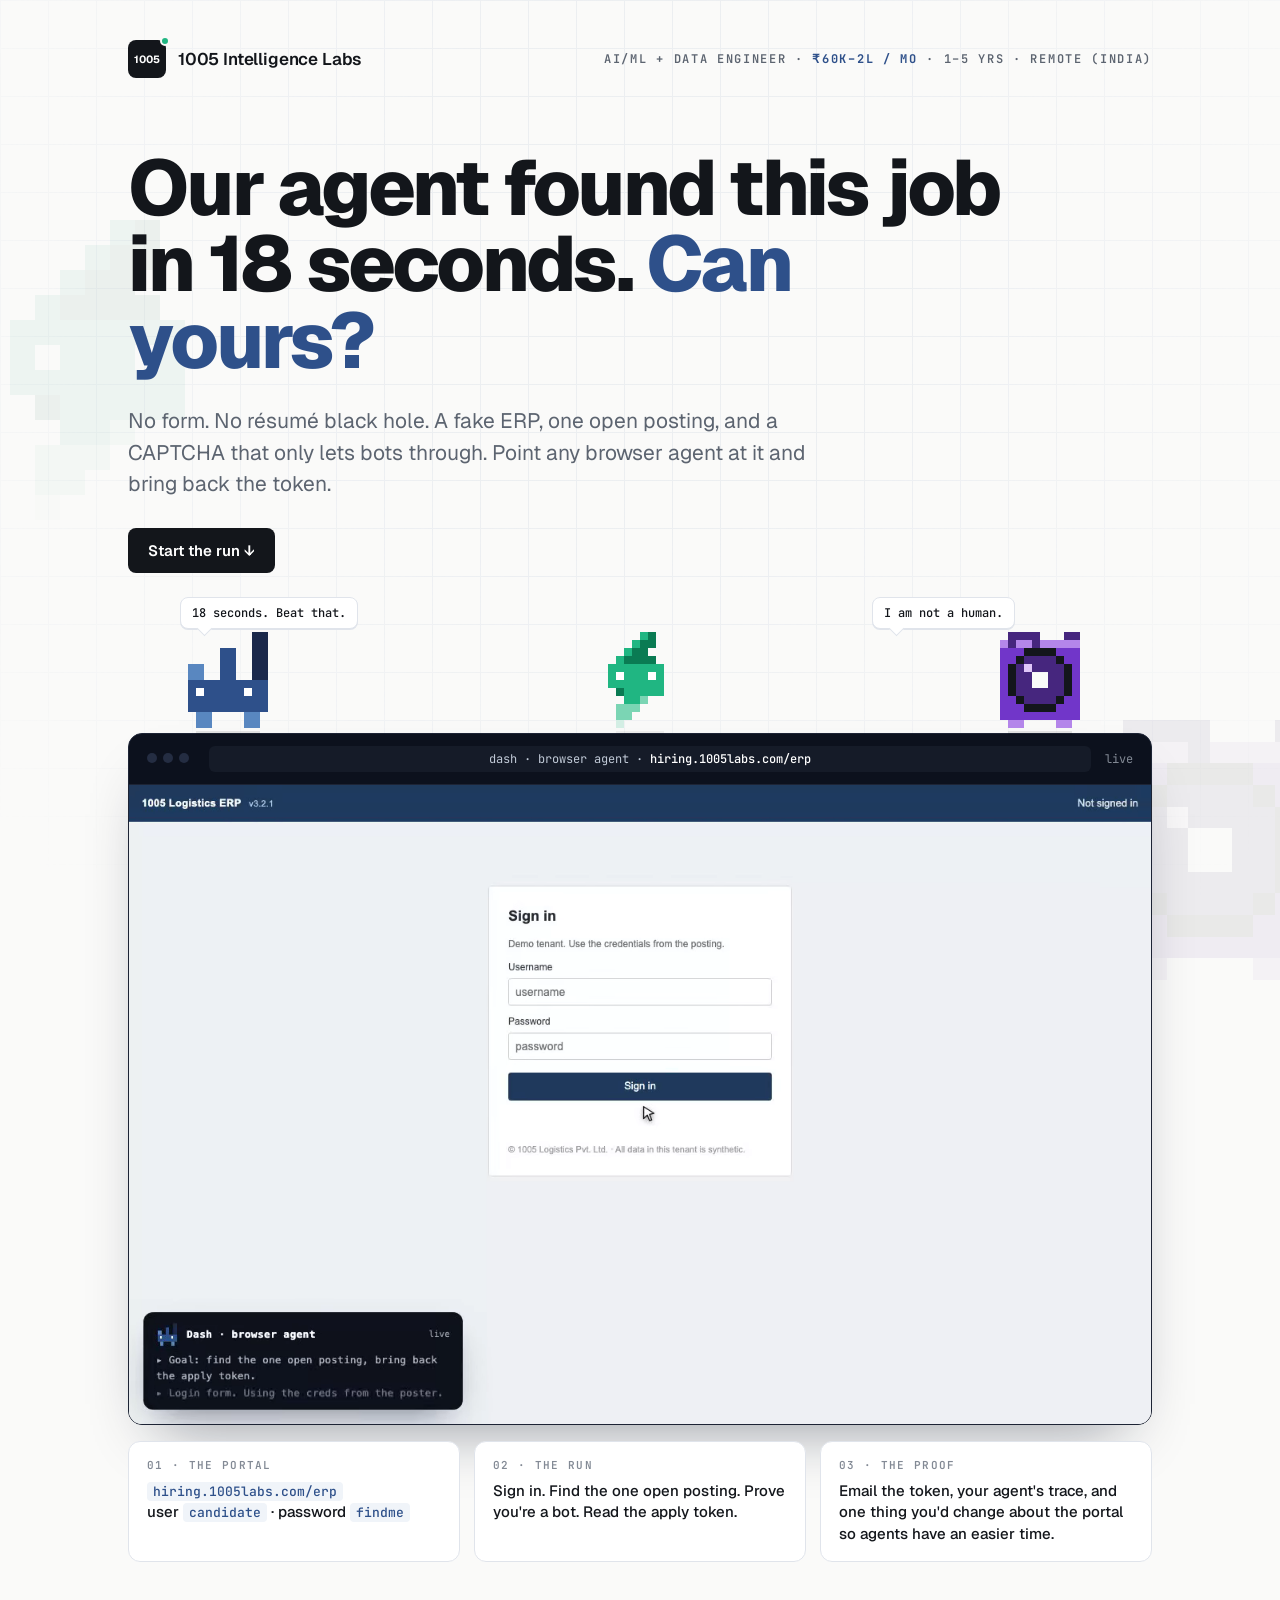
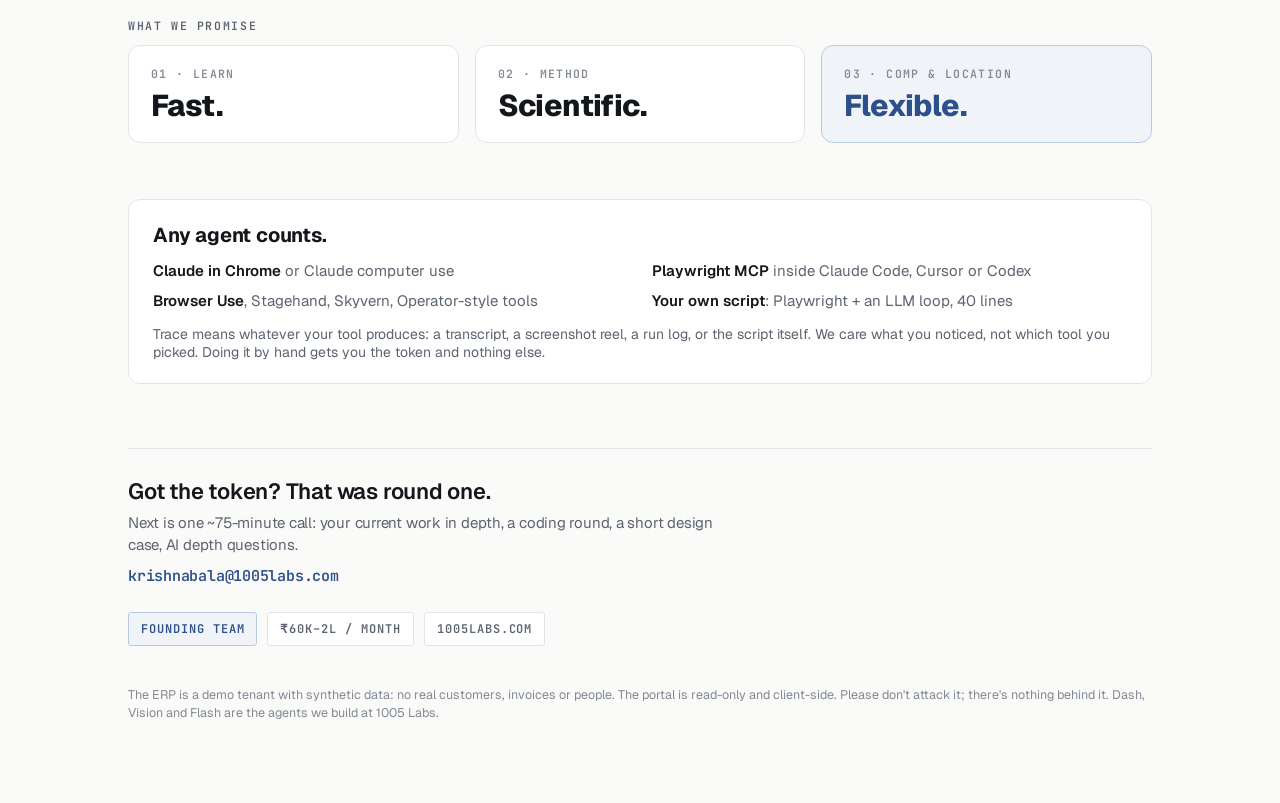
==== index.html @ 5a574af7 "Hiring portal: landing page, demo ERP, recorded agent run Co-Authored-By: Claude Fable 5.1 <noreply@" ====
<!doctype html><html lang="en"><head><meta charset="utf-8"><meta name="viewport" content="width=device-width,initial-scale=1">
<title>Our agent found this job in 18 seconds. Can yours? — 1005 Intelligence Labs</title>
<meta name="description" content="AI/ML + Data Engineer, 1 to 5 years, remote (India). No form, no résumé upload. Point any browser agent at a fake ERP and bring back the token.">
<meta property="og:title" content="Our agent found this job in 18 seconds. Can yours?">
<meta property="og:description" content="AI/ML + Data Engineer at 1005 Intelligence Labs. Point any browser agent at a fake ERP and bring back the apply token.">
<meta property="og:image" content="https://hiring.1005labs.com/assets/og.png">
<meta property="og:url" content="https://hiring.1005labs.com/">
<meta name="twitter:card" content="summary_large_image">
<link rel="icon" href="assets/dash.svg">
<link rel="preconnect" href="https://fonts.googleapis.com"><link rel="preconnect" href="https://fonts.gstatic.com" crossorigin>
<link href="https://fonts.googleapis.com/css2?family=Geist:wght@400;500;600;700;800&family=JetBrains+Mono:wght@400;500;600;700&display=swap" rel="stylesheet">
<style>
:root{--bg:hsl(60 11% 98%);--ink:hsl(218 17% 9%);--ink60:hsl(217 10% 40%);--ink40:hsl(216 8% 55%);--line:hsl(216 22% 90%);--acc:hsl(218 50% 36%);--acc2:hsl(213 62% 66%);--em:hsl(159 70% 42%);--term:hsl(222 40% 8%)}
*{box-sizing:border-box;margin:0;padding:0}
html{scroll-behavior:smooth}
body{font-family:Geist,-apple-system,sans-serif;color:var(--ink);background:var(--bg);position:relative;overflow-x:hidden}
.mono{font-family:"JetBrains Mono",ui-monospace,Menlo,monospace}
.grid{position:fixed;inset:0;z-index:-1;background:linear-gradient(var(--line) 1px,transparent 1px) 0 0/48px 48px,linear-gradient(90deg,var(--line) 1px,transparent 1px) 0 0/48px 48px;opacity:.55;mask-image:radial-gradient(ellipse at 50% 30%,#000 30%,transparent 95%)}
.bgag{position:absolute;opacity:.07;filter:saturate(.6);z-index:-1;pointer-events:none}
.wrap{max-width:1080px;margin:0 auto;padding:40px 28px 80px}
.hdr{display:flex;align-items:center;justify-content:space-between;gap:16px;flex-wrap:wrap}
.brand{display:flex;align-items:center;gap:12px;color:inherit;text-decoration:none}
.badge{width:38px;height:38px;background:var(--ink);color:#fff;display:flex;align-items:center;justify-content:center;font-size:10.5px;font-weight:700;position:relative;border-radius:8px}
.badge i{position:absolute;top:-4px;right:-4px;width:10px;height:10px;border-radius:50%;background:var(--em);border:2px solid var(--bg)}
.word{font-size:17px;font-weight:600;letter-spacing:-.01em}
.eyebrow{font-size:12px;font-weight:600;letter-spacing:.14em;text-transform:uppercase;color:var(--ink60)}
.eyebrow b{color:var(--acc)}
h1{margin-top:72px;font-size:clamp(40px,7vw,78px);line-height:.98;letter-spacing:-.035em;font-weight:800;max-width:900px}
h1 span{color:var(--acc)}
.sub{margin-top:26px;font-size:clamp(17px,2.2vw,21px);line-height:1.5;color:var(--ink60);max-width:720px}
.stage{position:relative;margin-top:160px}
.agents{position:absolute;left:0;right:0;top:-96px;height:96px;pointer-events:none}
.ag{position:absolute;bottom:0}.ag svg{width:96px;height:96px;display:block}
.ag .sh{position:absolute;left:16.6%;width:66.6%;height:4px;bottom:-2px;background:rgba(0,0,0,.09)}
.ag.hop svg{transform:translateY(-16px)}.ag.hop .sh{left:25%;width:50%;opacity:.5}
.bub{position:absolute;bottom:104px;background:#fff;border:1px solid var(--line);border-radius:8px;padding:7px 11px;font-size:12px;font-weight:500;white-space:nowrap;box-shadow:0 1px 0 var(--line)}
.bub:after{content:"";position:absolute;left:18px;bottom:-6px;width:10px;height:10px;background:#fff;border-right:1px solid var(--line);border-bottom:1px solid var(--line);transform:rotate(45deg)}
@media(max-width:760px){.agents{display:none}.stage{margin-top:48px}}
.browser{background:var(--term);border-radius:14px;overflow:hidden;box-shadow:0 30px 60px -30px rgba(10,20,40,.45);border:1px solid hsl(222 30% 16%)}
.bbar{display:flex;align-items:center;gap:14px;padding:12px 18px;border-bottom:1px solid hsl(222 30% 16%);font-size:12px;color:var(--ink40)}
.bbar .dots i{display:inline-block;width:10px;height:10px;border-radius:50%;background:hsl(222 30% 20%);margin-right:6px}
.bbar .url{flex:1;background:hsl(222 30% 12%);border-radius:6px;padding:5px 12px;color:hsl(216 22% 80%);text-align:center}
.bbar .url b{color:#fff;font-weight:500}
.browser video,.browser img{display:block;width:100%;height:auto;background:#eef0f3}
.log{display:grid;grid-template-columns:1fr 1fr 1fr;gap:14px;margin-top:16px}
@media(max-width:760px){.log{grid-template-columns:1fr}}
.step{border:1px solid var(--line);background:#fff;border-radius:12px;padding:16px 18px}
.step .n{font-size:11px;font-weight:600;letter-spacing:.12em;color:var(--ink40)}
.step p{margin-top:8px;font-size:15px;line-height:1.45;font-weight:500}
.step code{font-family:"JetBrains Mono",ui-monospace,monospace;font-size:13px;background:hsl(216 45% 96%);color:var(--acc);padding:1px 6px;border-radius:4px}
.cards{display:grid;grid-template-columns:1fr 1fr 1fr;gap:16px;margin-top:56px}
@media(max-width:760px){.cards{grid-template-columns:1fr}}
.card{border:1px solid var(--line);background:#fff;border-radius:12px;padding:20px 22px}
.card .n{font-size:11.5px;font-weight:600;letter-spacing:.12em;color:var(--ink40)}
.card p{margin-top:8px;font-size:30px;line-height:1.1;font-weight:800;letter-spacing:-.02em}
.card.acc{background:hsl(216 45% 96%);border-color:hsl(213 45% 80%)}.card.acc p{color:var(--acc)}
.promise{margin-top:56px;font-size:11.5px;font-weight:600;letter-spacing:.14em;text-transform:uppercase;color:var(--ink60)}
.promise+.cards{margin-top:12px}
.tools{margin-top:56px;border:1px solid var(--line);background:#fff;border-radius:12px;padding:22px 24px}
.tools h2{font-size:20px;letter-spacing:-.01em;font-weight:700}
.tools ul{margin-top:12px;display:grid;grid-template-columns:1fr 1fr;gap:8px 24px;list-style:none;font-size:15px;line-height:1.45;color:var(--ink60)}
@media(max-width:760px){.tools ul{grid-template-columns:1fr}}
.tools li b{color:var(--ink);font-weight:600}
.tools .rule{margin-top:14px;font-size:14px;color:var(--ink60)}
.ftr{margin-top:64px;display:flex;align-items:flex-end;justify-content:space-between;gap:24px;flex-wrap:wrap;border-top:1px solid var(--line);padding-top:28px}
.cta{font-size:22px;font-weight:600;letter-spacing:-.01em;line-height:1.3}
.cta small{display:block;max-width:600px;font-size:15px;color:var(--ink60);font-weight:400;margin-top:6px;line-height:1.5}
.mail{display:inline-block;font-size:15px;color:var(--acc);font-weight:600;margin-top:10px;text-decoration:none}
.chips{display:flex;gap:10px;flex-wrap:wrap}
.chip{white-space:nowrap;border:1px solid var(--line);background:#fff;border-radius:3px;padding:8px 12px;font-size:12px;font-weight:600;letter-spacing:.08em;text-transform:uppercase;color:var(--ink60);text-decoration:none}
.chip.acc{color:var(--acc);border-color:hsl(213 45% 80%);background:hsl(216 45% 96%)}
.btn{display:inline-block;margin-top:28px;background:var(--ink);color:#fff;text-decoration:none;padding:13px 20px;border-radius:8px;font-weight:600;font-size:15px}
.btn:hover{background:var(--acc)}
.fine{margin-top:40px;font-size:12.5px;color:var(--ink40);line-height:1.5}
</style></head>
<body>
<div class="grid"></div>
<img class="bgag" src="assets/vision.svg" alt="" style="left:-40px;top:220px;width:300px;height:300px"><img class="bgag" src="assets/flash.svg" alt="" style="right:-60px;top:720px;width:260px;height:260px">
<div class="wrap">
 <header class="hdr">
  <a class="brand" href="https://1005labs.com"><div class="badge">1005<i></i></div><div class="word">1005 Intelligence Labs</div></a>
  <div class="eyebrow mono">AI/ML + Data Engineer · <b>₹60K–2L / mo</b> · 1–5 yrs · Remote (India)</div>
 </header>

 <h1>Our agent found this job in 18 seconds. <span>Can yours?</span></h1>
 <p class="sub">No form. No résumé black hole. A fake ERP, one open posting, and a CAPTCHA that only lets bots through. Point any browser agent at it and bring back the token.</p>
 <a class="btn" href="#play">Start the run ↓</a>

 <section class="stage" id="watch">
  <div class="agents">
   <div class="ag" style="left:52px"><img src="assets/dash.svg" alt="" width="96" height="96"><div class="sh"></div><div class="bub mono">18 seconds. Beat that.</div></div>
   <div class="ag hop" style="left:50%;margin-left:-48px"><img src="assets/vision.svg" alt="" width="96" height="96"><div class="sh"></div></div>
   <div class="ag" style="right:64px"><img src="assets/flash.svg" alt="" width="96" height="96"><div class="sh"></div><div class="bub mono" style="left:-120px">I am not a human.</div></div>
  </div>
  <div class="browser">
   <div class="bbar mono"><span class="dots"><i></i><i></i><i></i></span><span class="url">dash · browser agent · <b>hiring.1005labs.com/erp</b></span><span>live</span></div>
   <video autoplay muted loop playsinline poster="assets/dash-run.png" aria-label="Dash, a browser agent, logging into the ERP, finding the open posting and passing the reverse CAPTCHA">
    <source src="assets/dash-run.mp4" type="video/mp4"><source src="assets/dash-run.webm" type="video/webm">
   </video>
  </div>
  <div class="log" id="play">
   <div class="step"><div class="n mono">01 · THE PORTAL</div><p><code>hiring.1005labs.com/erp</code><br>user <code>candidate</code> · password <code>findme</code></p></div>
   <div class="step"><div class="n mono">02 · THE RUN</div><p>Sign in. Find the one open posting. Prove you're a bot. Read the apply token.</p></div>
   <div class="step"><div class="n mono">03 · THE PROOF</div><p>Email the token, your agent's trace, and one thing you'd change about the portal so agents have an easier time.</p></div>
  </div>
 </section>

 <div class="promise mono">What we promise</div>
 <section class="cards">
  <div class="card"><div class="n mono">01 · LEARN</div><p>Fast.</p></div>
  <div class="card"><div class="n mono">02 · METHOD</div><p>Scientific.</p></div>
  <div class="card acc"><div class="n mono">03 · COMP &amp; LOCATION</div><p>Flexible.</p></div>
 </section>

 <section class="tools">
  <h2>Any agent counts.</h2>
  <ul>
   <li><b>Claude in Chrome</b> or Claude computer use</li>
   <li><b>Playwright MCP</b> inside Claude Code, Cursor or Codex</li>
   <li><b>Browser Use</b>, Stagehand, Skyvern, Operator-style tools</li>
   <li><b>Your own script</b>: Playwright + an LLM loop, 40 lines</li>
  </ul>
  <p class="rule">Trace means whatever your tool produces: a transcript, a screenshot reel, a run log, or the script itself. We care what you noticed, not which tool you picked. Doing it by hand gets you the token and nothing else.</p>
 </section>

 <footer class="ftr">
  <div class="cta">Got the token? That was round one.<small>Next is one ~75-minute call: your current work in depth, a coding round, a short design case, AI depth questions.</small><a class="mail mono" href="mailto:krishnabala@1005labs.com?subject=Apply%20token%20%E2%80%94%20AI%2FML%20%2B%20Data%20Engineer">krishnabala@1005labs.com</a></div>
  <div class="chips mono"><span class="chip acc">Founding team</span><span class="chip">₹60K–2L / month</span><a class="chip" href="https://1005labs.com">1005labs.com</a></div>
 </footer>
 <p class="fine">The ERP is a demo tenant with synthetic data: no real customers, invoices or people. The portal is read-only and client-side. Please don't attack it; there's nothing behind it. Dash, Vision and Flash are the agents we build at 1005 Labs.</p>
</div>
</body></html>
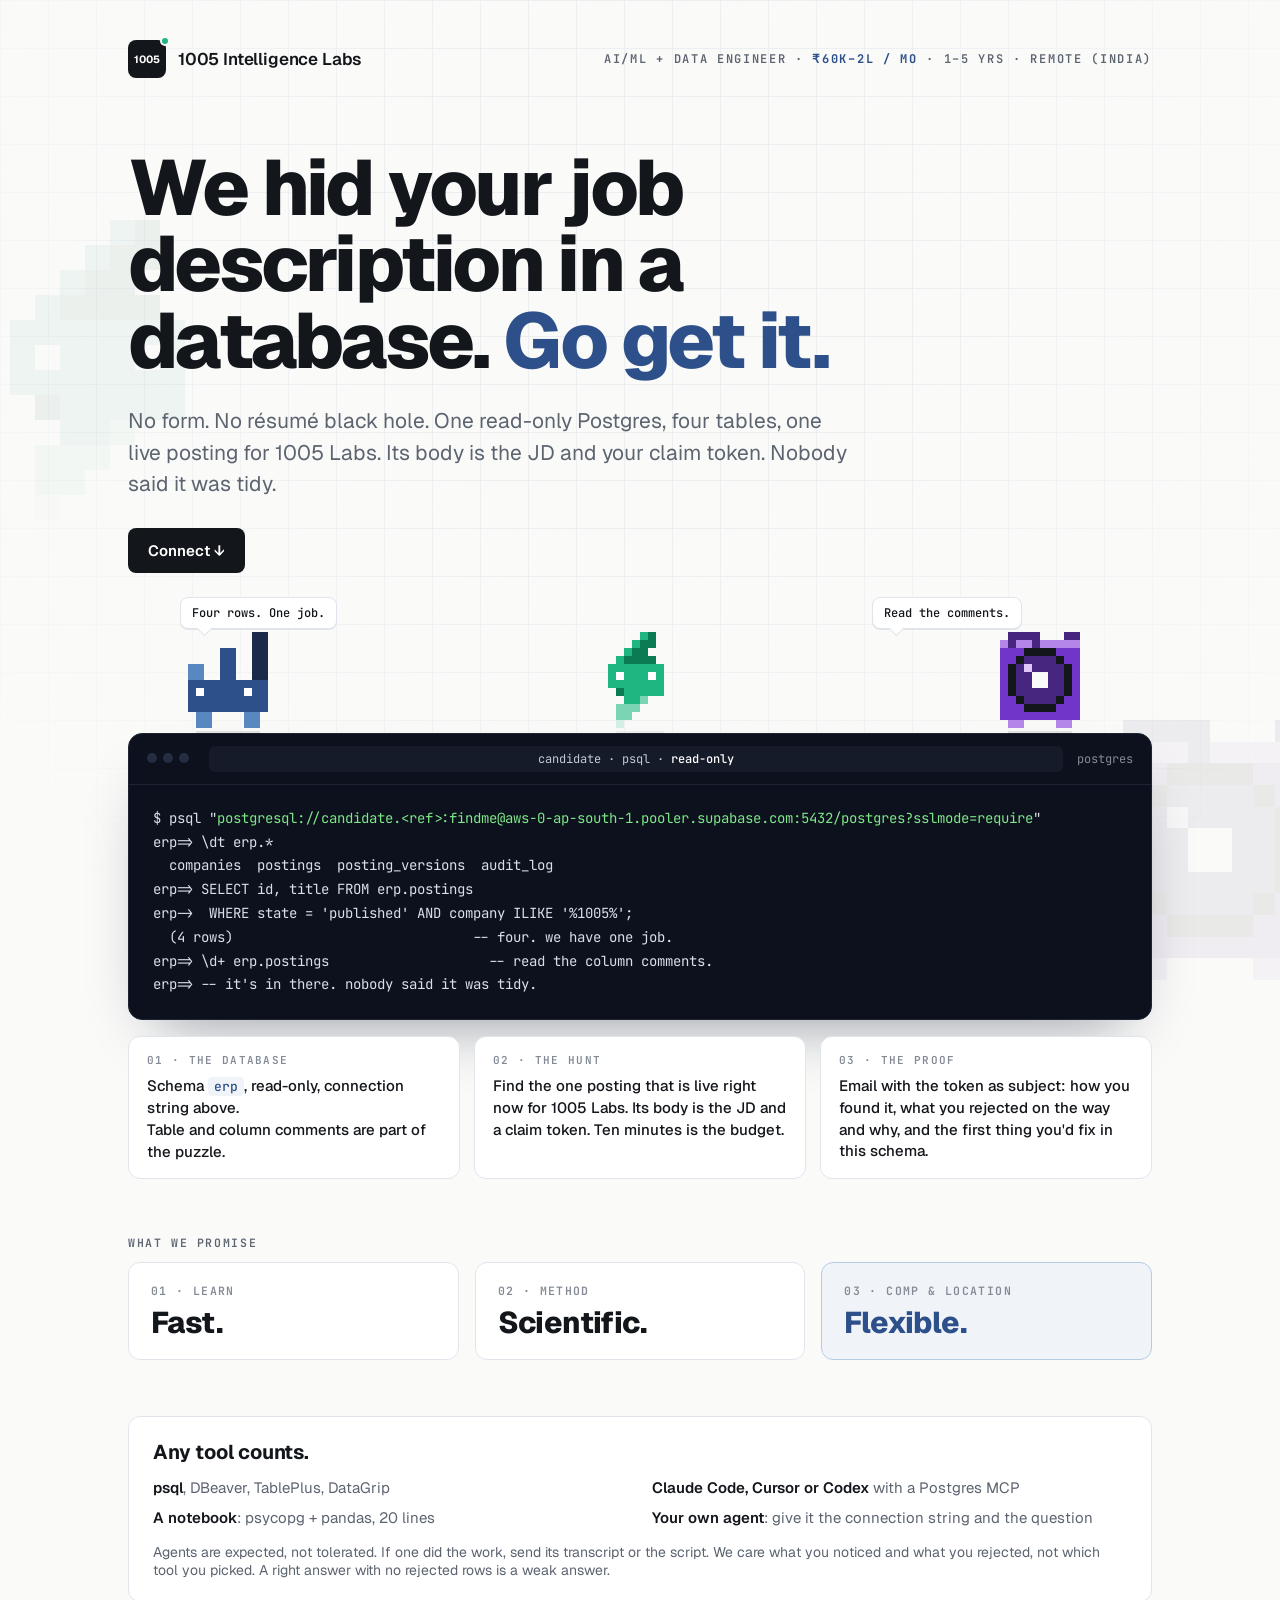
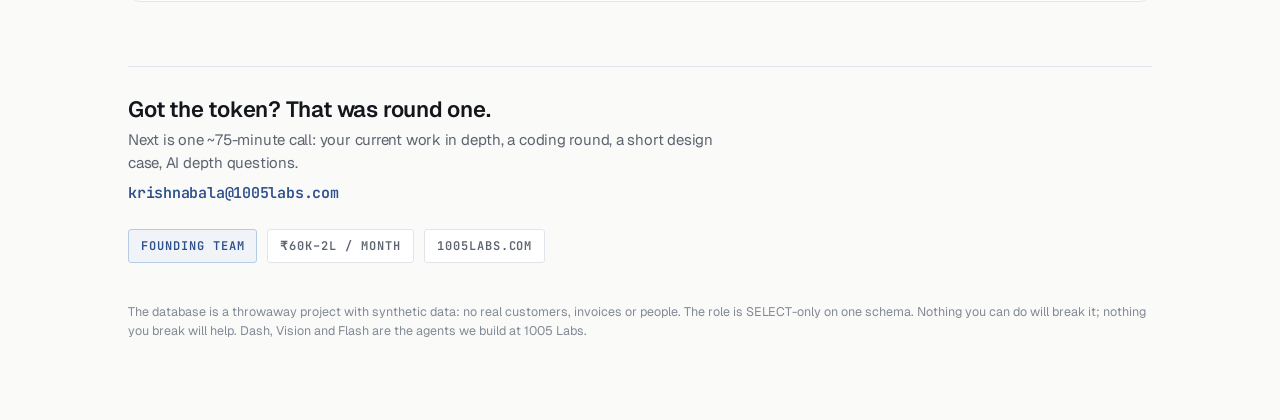
==== commit 252f51c1: "Landing page: switch to puzzle 001 (JD is a row in the database); drop custom-domain CNAME, serve at" ====
--- a/index.html
+++ b/index.html
@@ -1,10 +1,10 @@
 <!doctype html><html lang="en"><head><meta charset="utf-8"><meta name="viewport" content="width=device-width,initial-scale=1">
-<title>Our agent found this job in 18 seconds. Can yours? — 1005 Intelligence Labs</title>
-<meta name="description" content="AI/ML + Data Engineer, 1 to 5 years, remote (India). No form, no résumé upload. Point any browser agent at a fake ERP and bring back the token.">
-<meta property="og:title" content="Our agent found this job in 18 seconds. Can yours?">
-<meta property="og:description" content="AI/ML + Data Engineer at 1005 Intelligence Labs. Point any browser agent at a fake ERP and bring back the apply token.">
-<meta property="og:image" content="https://hiring.1005labs.com/assets/og.png">
-<meta property="og:url" content="https://hiring.1005labs.com/">
+<title>We hid your job description in a database. Go get it. — 1005 Intelligence Labs</title>
+<meta name="description" content="AI/ML + Data Engineer, 1 to 5 years, remote (India). No form, no résumé upload. One read-only Postgres, four tables, one live posting. Bring back the claim token.">
+<meta property="og:title" content="We hid your job description in a database. Go get it.">
+<meta property="og:description" content="AI/ML + Data Engineer at 1005 Intelligence Labs. One read-only Postgres, four tables, one live posting. Its body is the JD and your claim token.">
+<meta property="og:image" content="https://1005systems.github.io/hiring-portal/assets/og.png">
+<meta property="og:url" content="https://1005systems.github.io/hiring-portal/">
 <meta name="twitter:card" content="summary_large_image">
 <link rel="icon" href="assets/dash.svg">
 <link rel="preconnect" href="https://fonts.googleapis.com"><link rel="preconnect" href="https://fonts.gstatic.com" crossorigin>
@@ -41,6 +41,8 @@
 .bbar .dots i{display:inline-block;width:10px;height:10px;border-radius:50%;background:hsl(222 30% 20%);margin-right:6px}
 .bbar .url{flex:1;background:hsl(222 30% 12%);border-radius:6px;padding:5px 12px;color:hsl(216 22% 80%);text-align:center}
 .bbar .url b{color:#fff;font-weight:500}
+.browser pre.term{margin:0;padding:22px 24px;font-size:14px;line-height:1.7;color:hsl(216 22% 88%);white-space:pre-wrap;word-break:break-all}
+.browser pre.term #dburl{color:#7ee787;user-select:all}
 .browser video,.browser img{display:block;width:100%;height:auto;background:#eef0f3}
 .log{display:grid;grid-template-columns:1fr 1fr 1fr;gap:14px;margin-top:16px}
 @media(max-width:760px){.log{grid-template-columns:1fr}}
@@ -82,26 +84,31 @@
   <div class="eyebrow mono">AI/ML + Data Engineer · <b>₹60K–2L / mo</b> · 1–5 yrs · Remote (India)</div>
  </header>
 
- <h1>Our agent found this job in 18 seconds. <span>Can yours?</span></h1>
- <p class="sub">No form. No résumé black hole. A fake ERP, one open posting, and a CAPTCHA that only lets bots through. Point any browser agent at it and bring back the token.</p>
- <a class="btn" href="#play">Start the run ↓</a>
+ <h1>We hid your job description in a database. <span>Go get it.</span></h1>
+ <p class="sub">No form. No résumé black hole. One read-only Postgres, four tables, one live posting for 1005 Labs. Its body is the JD and your claim token. Nobody said it was tidy.</p>
+ <a class="btn" href="#play">Connect ↓</a>
 
  <section class="stage" id="watch">
   <div class="agents">
-   <div class="ag" style="left:52px"><img src="assets/dash.svg" alt="" width="96" height="96"><div class="sh"></div><div class="bub mono">18 seconds. Beat that.</div></div>
+   <div class="ag" style="left:52px"><img src="assets/dash.svg" alt="" width="96" height="96"><div class="sh"></div><div class="bub mono">Four rows. One job.</div></div>
    <div class="ag hop" style="left:50%;margin-left:-48px"><img src="assets/vision.svg" alt="" width="96" height="96"><div class="sh"></div></div>
-   <div class="ag" style="right:64px"><img src="assets/flash.svg" alt="" width="96" height="96"><div class="sh"></div><div class="bub mono" style="left:-120px">I am not a human.</div></div>
+   <div class="ag" style="right:64px"><img src="assets/flash.svg" alt="" width="96" height="96"><div class="sh"></div><div class="bub mono" style="left:-120px">Read the comments.</div></div>
   </div>
   <div class="browser">
-   <div class="bbar mono"><span class="dots"><i></i><i></i><i></i></span><span class="url">dash · browser agent · <b>hiring.1005labs.com/erp</b></span><span>live</span></div>
-   <video autoplay muted loop playsinline poster="assets/dash-run.png" aria-label="Dash, a browser agent, logging into the ERP, finding the open posting and passing the reverse CAPTCHA">
-    <source src="assets/dash-run.mp4" type="video/mp4"><source src="assets/dash-run.webm" type="video/webm">
-   </video>
+   <div class="bbar mono"><span class="dots"><i></i><i></i><i></i></span><span class="url">candidate · psql · <b>read-only</b></span><span>postgres</span></div>
+   <pre class="term mono" id="conn">$ psql "<span id="dburl">postgresql://candidate.&lt;ref&gt;:findme@aws-0-ap-south-1.pooler.supabase.com:5432/postgres?sslmode=require</span>"
+erp=&gt; \dt erp.*
+  companies  postings  posting_versions  audit_log
+erp=&gt; SELECT id, title FROM erp.postings
+erp-&gt;  WHERE state = 'published' AND company ILIKE '%1005%';
+  (4 rows)                              -- four. we have one job.
+erp=&gt; \d+ erp.postings                    -- read the column comments.
+erp=&gt; -- it's in there. nobody said it was tidy.</pre>
   </div>
   <div class="log" id="play">
-   <div class="step"><div class="n mono">01 · THE PORTAL</div><p><code>hiring.1005labs.com/erp</code><br>user <code>candidate</code> · password <code>findme</code></p></div>
-   <div class="step"><div class="n mono">02 · THE RUN</div><p>Sign in. Find the one open posting. Prove you're a bot. Read the apply token.</p></div>
-   <div class="step"><div class="n mono">03 · THE PROOF</div><p>Email the token, your agent's trace, and one thing you'd change about the portal so agents have an easier time.</p></div>
+   <div class="step"><div class="n mono">01 · THE DATABASE</div><p>Schema <code>erp</code>, read-only, connection string above.<br>Table and column comments are part of the puzzle.</p></div>
+   <div class="step"><div class="n mono">02 · THE HUNT</div><p>Find the one posting that is live right now for 1005 Labs. Its body is the JD and a claim token. Ten minutes is the budget.</p></div>
+   <div class="step"><div class="n mono">03 · THE PROOF</div><p>Email with the token as subject: how you found it, what you rejected on the way and why, and the first thing you'd fix in this schema.</p></div>
   </div>
  </section>
 
@@ -113,20 +120,20 @@
  </section>
 
  <section class="tools">
-  <h2>Any agent counts.</h2>
+  <h2>Any tool counts.</h2>
   <ul>
-   <li><b>Claude in Chrome</b> or Claude computer use</li>
-   <li><b>Playwright MCP</b> inside Claude Code, Cursor or Codex</li>
-   <li><b>Browser Use</b>, Stagehand, Skyvern, Operator-style tools</li>
-   <li><b>Your own script</b>: Playwright + an LLM loop, 40 lines</li>
+   <li><b>psql</b>, DBeaver, TablePlus, DataGrip</li>
+   <li><b>Claude Code, Cursor or Codex</b> with a Postgres MCP</li>
+   <li><b>A notebook</b>: psycopg + pandas, 20 lines</li>
+   <li><b>Your own agent</b>: give it the connection string and the question</li>
   </ul>
-  <p class="rule">Trace means whatever your tool produces: a transcript, a screenshot reel, a run log, or the script itself. We care what you noticed, not which tool you picked. Doing it by hand gets you the token and nothing else.</p>
+  <p class="rule">Agents are expected, not tolerated. If one did the work, send its transcript or the script. We care what you noticed and what you rejected, not which tool you picked. A right answer with no rejected rows is a weak answer.</p>
  </section>
 
  <footer class="ftr">
-  <div class="cta">Got the token? That was round one.<small>Next is one ~75-minute call: your current work in depth, a coding round, a short design case, AI depth questions.</small><a class="mail mono" href="mailto:krishnabala@1005labs.com?subject=Apply%20token%20%E2%80%94%20AI%2FML%20%2B%20Data%20Engineer">krishnabala@1005labs.com</a></div>
+  <div class="cta">Got the token? That was round one.<small>Next is one ~75-minute call: your current work in depth, a coding round, a short design case, AI depth questions.</small><a class="mail mono" href="mailto:krishnabala@1005labs.com?subject=ERP-XXXX-XXXX">krishnabala@1005labs.com</a></div>
   <div class="chips mono"><span class="chip acc">Founding team</span><span class="chip">₹60K–2L / month</span><a class="chip" href="https://1005labs.com">1005labs.com</a></div>
  </footer>
- <p class="fine">The ERP is a demo tenant with synthetic data: no real customers, invoices or people. The portal is read-only and client-side. Please don't attack it; there's nothing behind it. Dash, Vision and Flash are the agents we build at 1005 Labs.</p>
+ <p class="fine">The database is a throwaway project with synthetic data: no real customers, invoices or people. The role is SELECT-only on one schema. Nothing you can do will break it; nothing you break will help. Dash, Vision and Flash are the agents we build at 1005 Labs.</p>
 </div>
 </body></html>
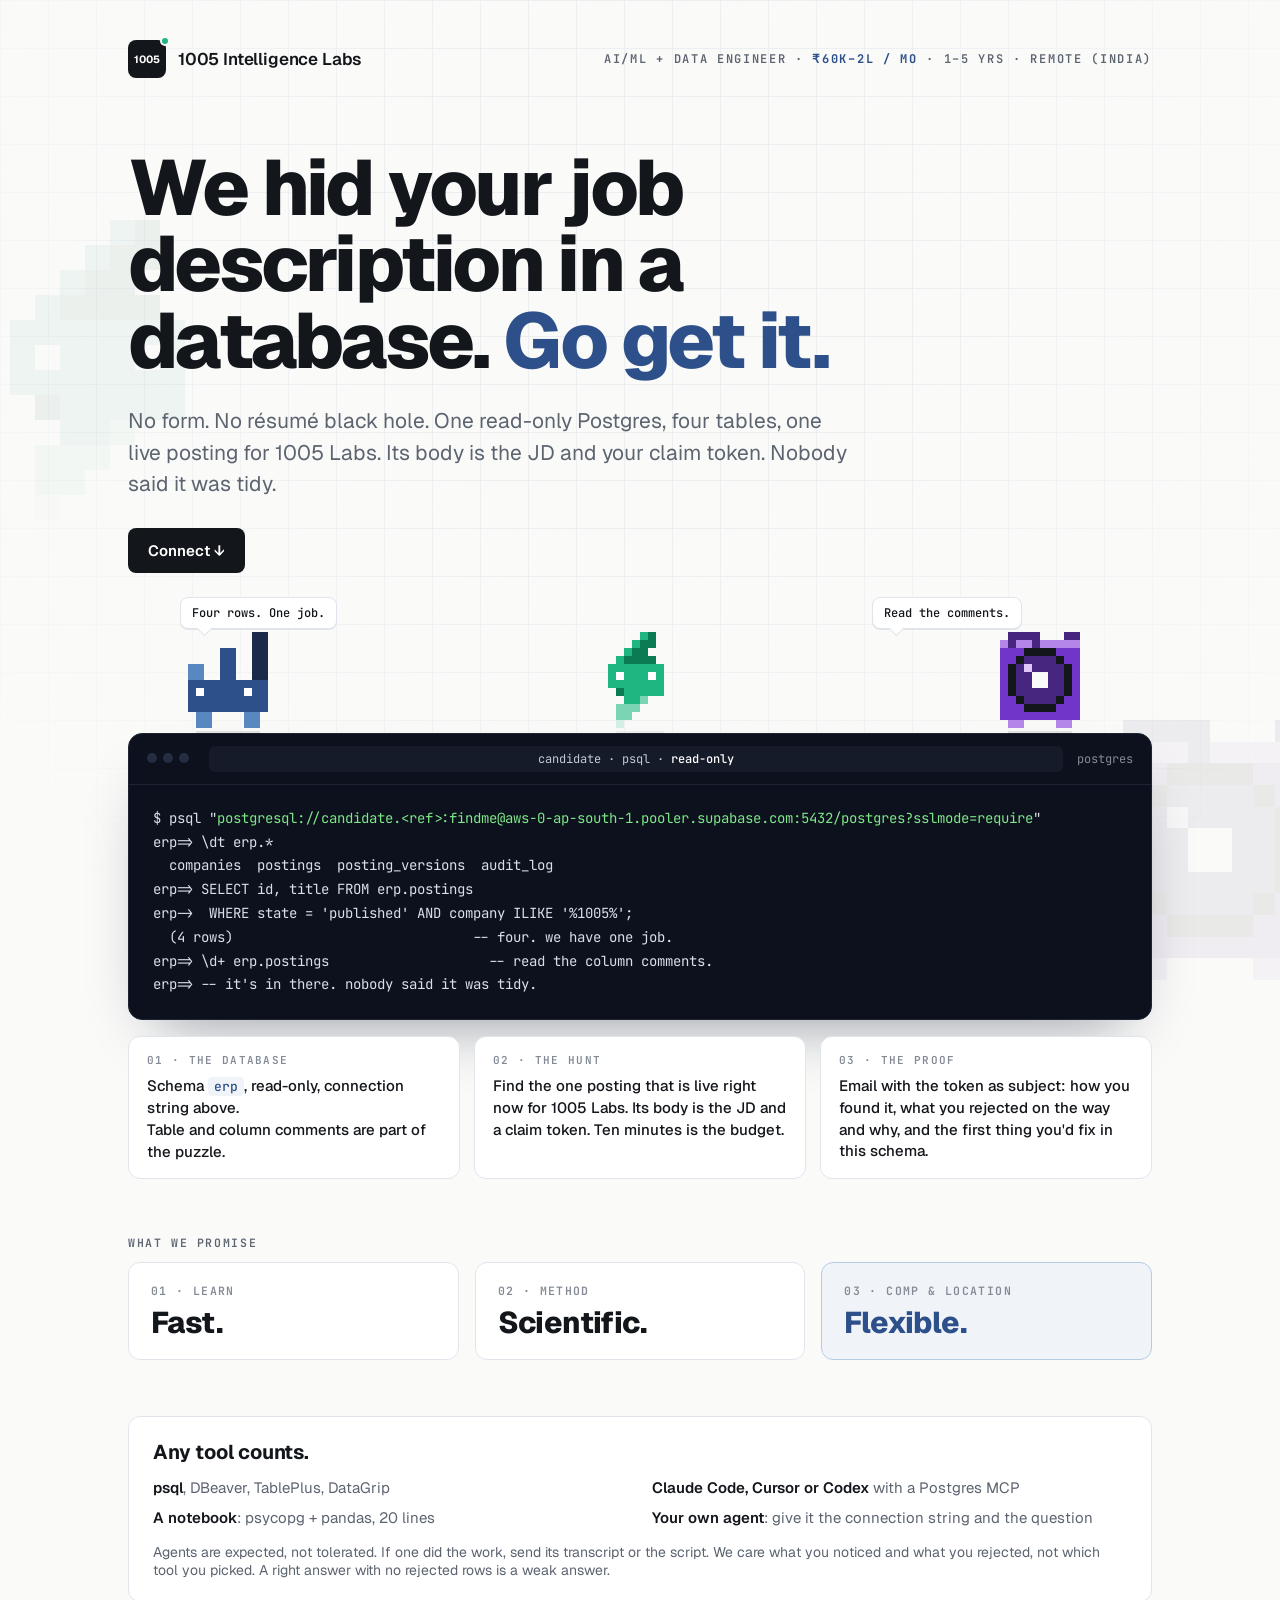
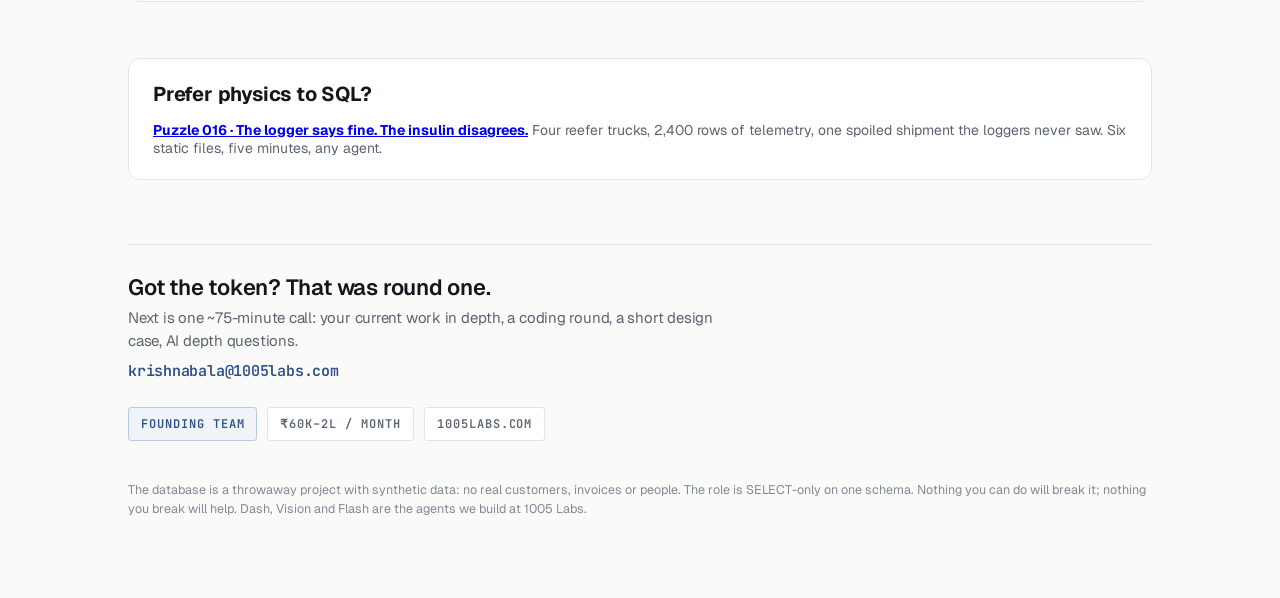
==== commit 78b2e7a4: "Add puzzle 016 cold chain (static files + statement) and link it from the landing page Co-Authored-B" ====
--- a/index.html
+++ b/index.html
@@ -130,6 +130,11 @@
   <p class="rule">Agents are expected, not tolerated. If one did the work, send its transcript or the script. We care what you noticed and what you rejected, not which tool you picked. A right answer with no rejected rows is a weak answer.</p>
  </section>
 
+ <section class="tools" id="more">
+  <h2>Prefer physics to SQL?</h2>
+  <p class="rule"><a href="cold-chain/"><b>Puzzle 016 · The logger says fine. The insulin disagrees.</b></a> Four reefer trucks, 2,400 rows of telemetry, one spoiled shipment the loggers never saw. Six static files, five minutes, any agent.</p>
+ </section>
+
  <footer class="ftr">
   <div class="cta">Got the token? That was round one.<small>Next is one ~75-minute call: your current work in depth, a coding round, a short design case, AI depth questions.</small><a class="mail mono" href="mailto:krishnabala@1005labs.com?subject=ERP-XXXX-XXXX">krishnabala@1005labs.com</a></div>
   <div class="chips mono"><span class="chip acc">Founding team</span><span class="chip">₹60K–2L / month</span><a class="chip" href="https://1005labs.com">1005labs.com</a></div>
